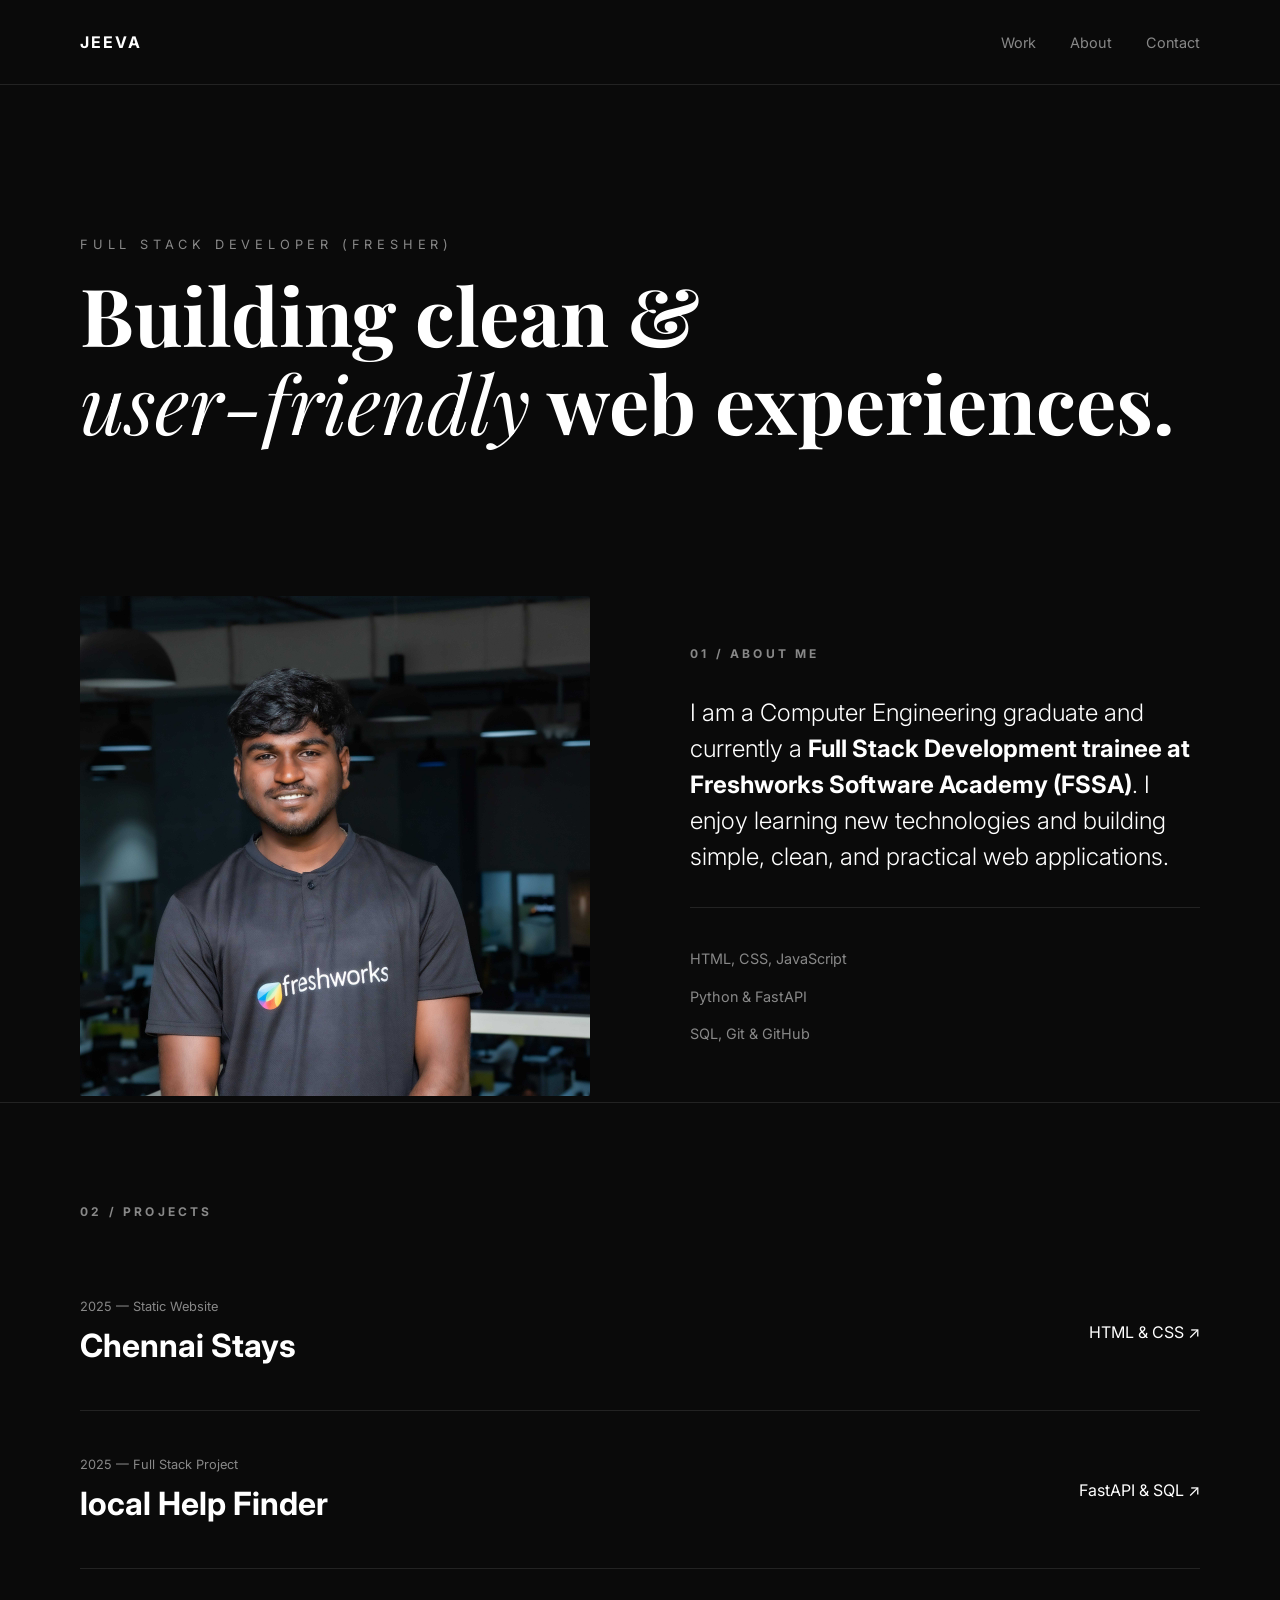
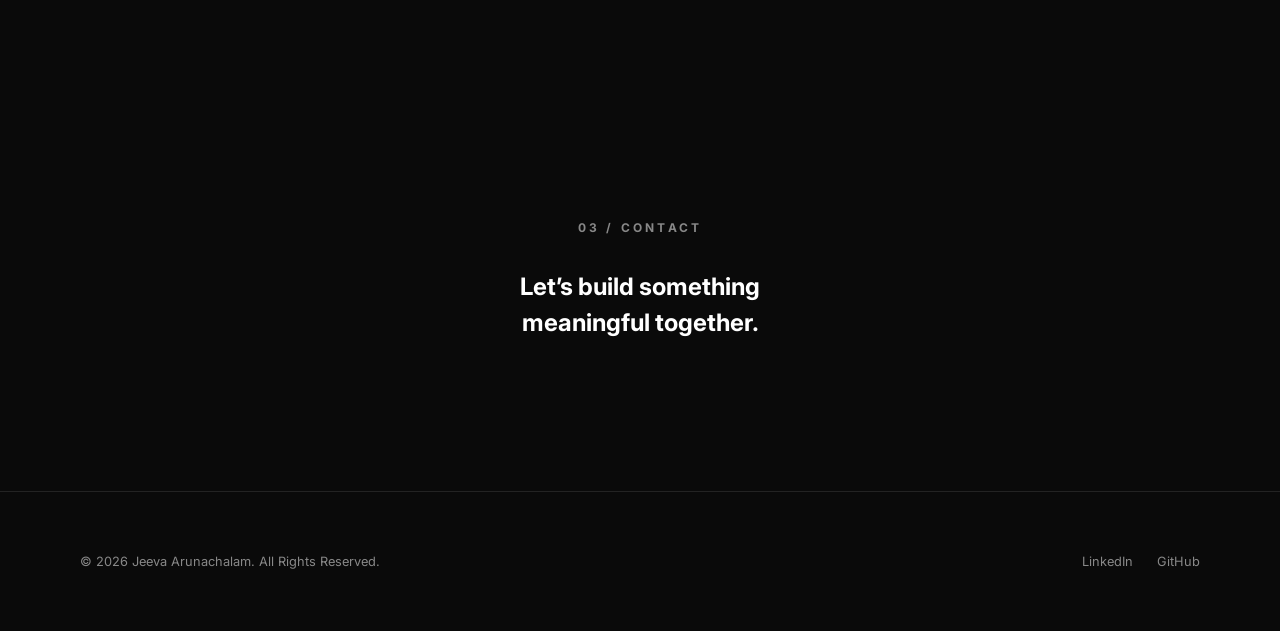
==== index.html @ c644d37b "changed index.html" ====
<!DOCTYPE html>
<html lang="en">
  <head>
    <meta charset="UTF-8" />
    <meta name="viewport" content="width=device-width, initial-scale=1.0" />
    <title>Jeeva Arunachalam | Portfolio</title>
    <link rel="stylesheet" href="/css/index.css" />
    <link
      href="https://fonts.googleapis.com/css2?family=Inter:wght@300;400;700&family=Playfair+Display:wght@700&display=swap"
      rel="stylesheet"
    />
  </head>
  <body>
    <!-- NAVBAR -->
    <nav>
      <div class="nav-container">
        <a href="#" class="brand">JEEVA</a>
        <div class="nav-links">
          <a href="#work">Work</a>
          <a href="#about">About</a>
          <a href="#contact">Contact</a>
        </div>
      </div>
    </nav>

    <!-- HERO -->
    <header class="hero">
      <div class="container">
        <span class="eyebrow">Full Stack Developer (Fresher)</span>
        <h1>
          Building clean & <br />
          <span class="italic">user-friendly</span> web experiences.
        </h1>
      </div>
    </header>

    <!-- ABOUT -->
    <section id="about" class="about-section">
      <div class="container grid-2">
        <div class="profile-frame">
          <img src="/Assets/profile.jpg" alt="Jeeva Arunachalam" />
        </div>
        <div class="about-content">
          <h2 class="section-label">01 / About Me</h2>

          <p class="large-text">
            I am a Computer Engineering graduate and currently a
            <b
              >Full Stack Development trainee at Freshworks Software Academy
              (FSSA)</b
            >. I enjoy learning new technologies and building simple, clean, and
            practical web applications.
          </p>

          <div class="skills-list">
            <div class="skill-item">HTML, CSS, JavaScript</div>
            <div class="skill-item">Python & FastAPI</div>
            <div class="skill-item">SQL, Git & GitHub</div>
          </div>
        </div>
      </div>
    </section>

    <!-- WORK / PROJECTS -->
    <section id="work" class="work-section">
      <div class="container">
        <h2 class="section-label">02 / Projects</h2>

        <div class="project-row">
          <div class="project-info">
            <span>2025 — Static Website</span>
            <h3>Chennai Stays</h3>
          </div>
          <div class="project-link">HTML & CSS ↗</div>
        </div>

        <div class="project-row">
          <div class="project-info">
            <span>2025 — Full Stack Project</span>
            <h3>local Help Finder</h3>
          </div>
          <div class="project-link">FastAPI & SQL ↗</div>
        </div>
      </div>
    </section>

    <!-- CONTACT -->
    <section id="contact" class="contact-section">
      <div class="container">
        <h2 class="section-label">03 / Contact</h2>
        <div class="contact-flex">
          <div class="contact-cta">
            <h2>
              Let’s build something <br />
              meaningful together.
            </h2>
            <!-- <a href="mailto:jeeva@email.com" class="email-link">
              jeevaarunachalam006@gmail.com
            </a> -->
          </div>
        </div>
      </div>
    </section>

    <!-- FOOTER -->
    <footer>
    <div class="container footer-grid">
        <div class="footer-copy">
            &copy; 2026 Jeeva Arunachalam. All Rights Reserved.
        </div>
        <div class="footer-socials">
            <a href="https://www.linkedin.com/in/jeeva-a-987418367" target="_blank">LinkedIn</a>
            
            <a href="https://https://github.com/Jeeva-006-A" target="_blank">GitHub</a>
        </div>
    </div>
</footer>
  </body>
</html>
---- css/index.css ----
:root {
    --bg: #0a0a0a;
    --text: #ffffff;
    --accent: #888888;
    --border: rgba(255, 255, 255, 0.1);
}

* {
    margin: 0;
    padding: 0;
    box-sizing: border-box;
}

body {
    background-color: var(--bg);
    color: var(--text);
    font-family: 'Inter', sans-serif;
    line-height: 1.5;
    -webkit-font-smoothing: antialiased;
}

.container {
    max-width: 1200px;
    margin: 0 auto;
    padding: 0 40px;
}

/* Typography */
h1 { font-family: 'Playfair Display', serif; font-size: clamp(2.5rem, 8vw, 5rem); line-height: 1.1; font-weight: 700; }
.italic { font-style: italic; font-weight: 300; }
.section-label { font-size: 0.75rem; text-transform: uppercase; letter-spacing: 0.2rem; color: var(--accent); margin-bottom: 2rem; }
.eyebrow { display: block; text-transform: uppercase; letter-spacing: 0.3rem; font-size: 0.8rem; margin-bottom: 1rem; color: var(--accent); }

/* Navigation */
nav {
    padding: 30px 0;
    border-bottom: 1px solid var(--border);
}

.nav-container {
    display: flex;
    justify-content: space-between;
    align-items: center;
    max-width: 1200px;
    margin: 0 auto;
    padding: 0 40px;
}

.brand { font-weight: 700; letter-spacing: 2px; text-decoration: none; color: white; }
.nav-links a { text-decoration: none; color: var(--accent); margin-left: 30px; font-size: 0.9rem; transition: 0.3s; }
.nav-links a:hover { color: white; }

/* Hero */
.hero {
    padding: 150px 0;
}

/* About Section */
.grid-2 {
    display: grid;
    grid-template-columns: 1fr 1fr;
    gap: 100px;
    align-items: center;
}

.profile-frame img {
    width: 100%;
    height: 500px;         
    object-fit: cover;     
    object-position: top; 
    border-radius: 2px;
}

.large-text {
    font-size: 1.5rem;
    font-weight: 300;
    margin-bottom: 2rem;
}

.skills-list {
    border-top: 1px solid var(--border);
    padding-top: 2rem;
}

.skill-item {
    font-size: 0.9rem;
    padding: 8px 0;
    color: var(--accent);
}

/* Work Section */
.work-section {
    padding: 100px 0;
    border-top: 1px solid var(--border);
}

.project-row {
    display: flex;
    justify-content: space-between;
    align-items: center;
    padding: 40px 0;
    border-bottom: 1px solid var(--border);
    transition: 0.4s;
    cursor: pointer;
}

.project-row:hover {
    padding-left: 20px;
    background-color: rgba(255, 255, 255, 0.03);
}

.project-info span { font-size: 0.8rem; color: var(--accent); }
.project-info h3 { font-size: 2rem; margin-top: 5px; }

/* Contact */
.contact-section { padding: 150px 0; text-align: center; }
.email-link {
    font-size: clamp(1.5rem, 5vw, 3.5rem);
    color: white;
    text-decoration: none;
    border-bottom: 2px solid white;
    display: inline-block;
    margin-top: 30px;
    transition: 0.3s;
}
.email-link:hover { color: var(--accent); border-color: var(--accent); }

/* Footer */
footer {
    padding: 60px 0;
    border-top: 1px solid var(--border);
}

.footer-grid {
    display: flex;
    justify-content: space-between;
    color: var(--accent);
    font-size: 0.8rem;
}

.footer-socials a { color: var(--accent); text-decoration: none; margin-left: 20px; }

/* Responsive */
@media (max-width: 768px) {
    .grid-2 { grid-template-columns: 1fr; gap: 50px; }
    h1 { font-size: 3rem; }
    .project-row { flex-direction: column; align-items: flex-start; gap: 20px; }
}
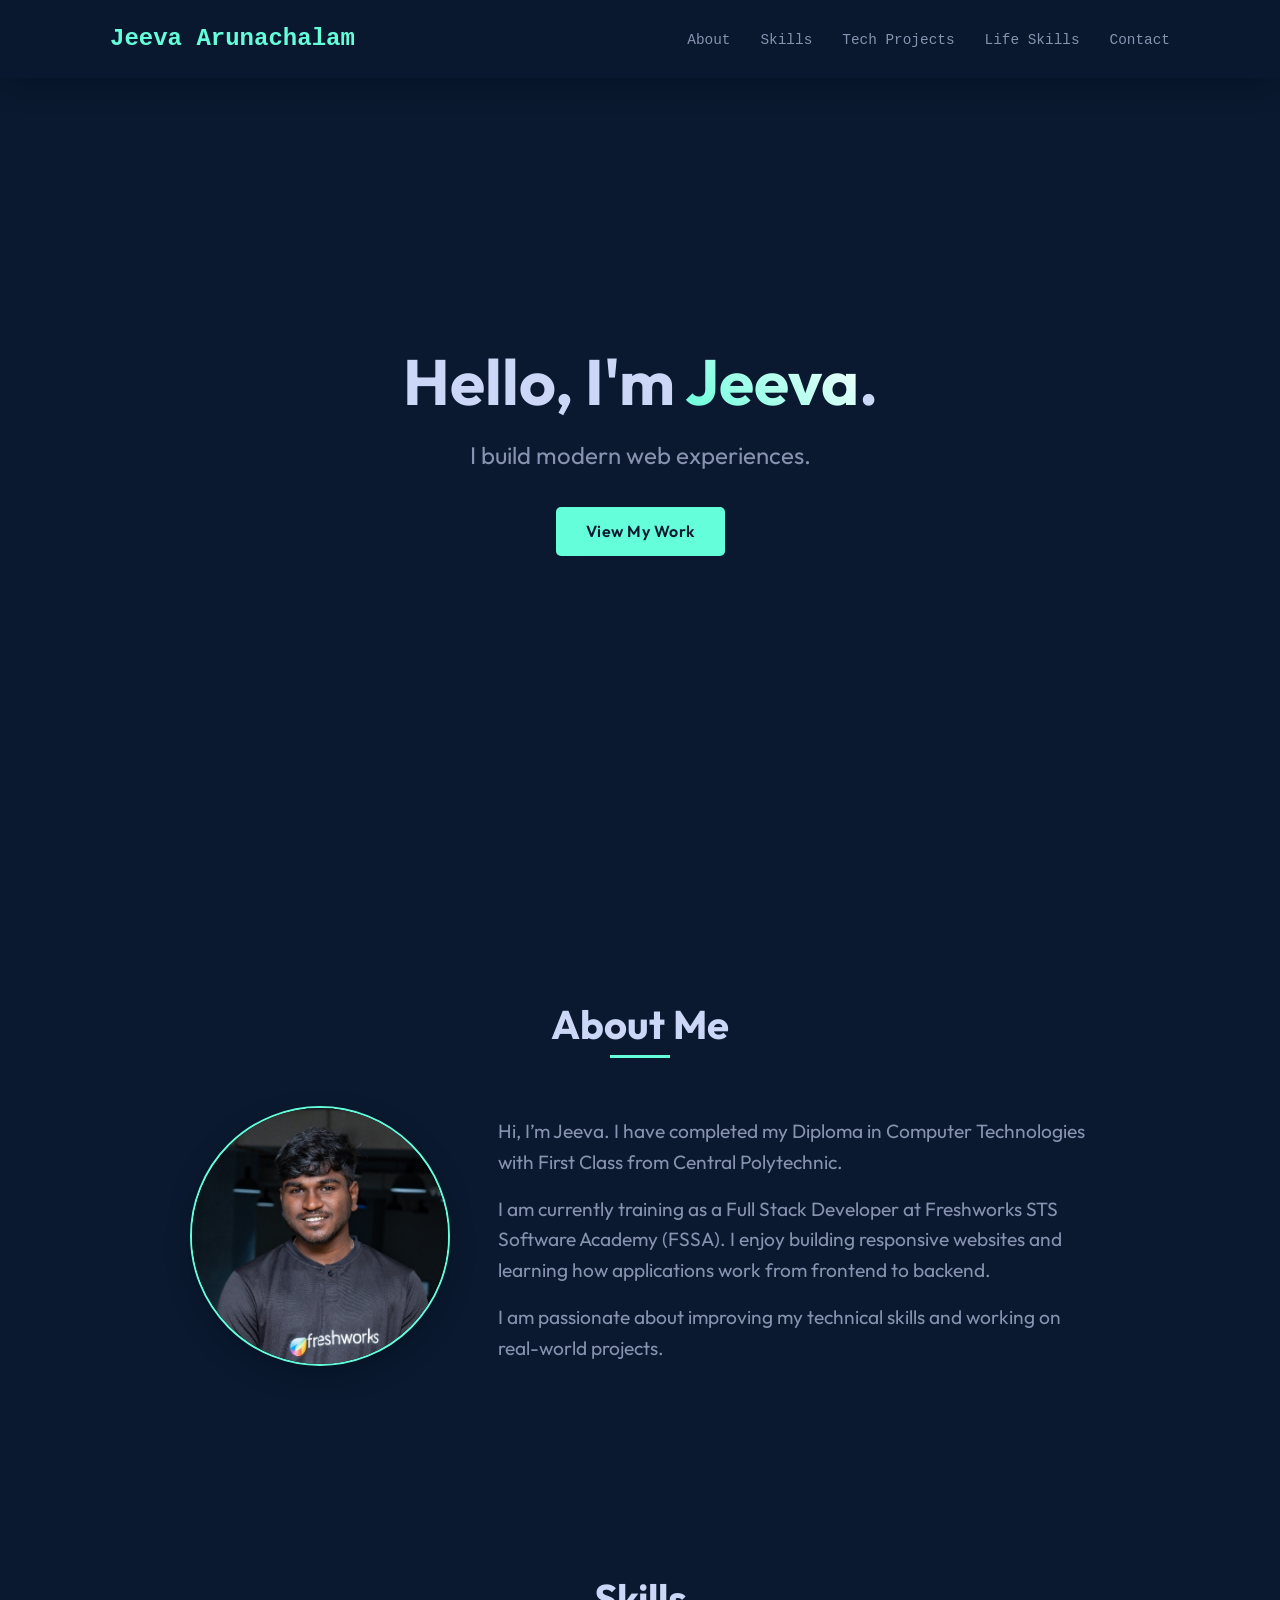
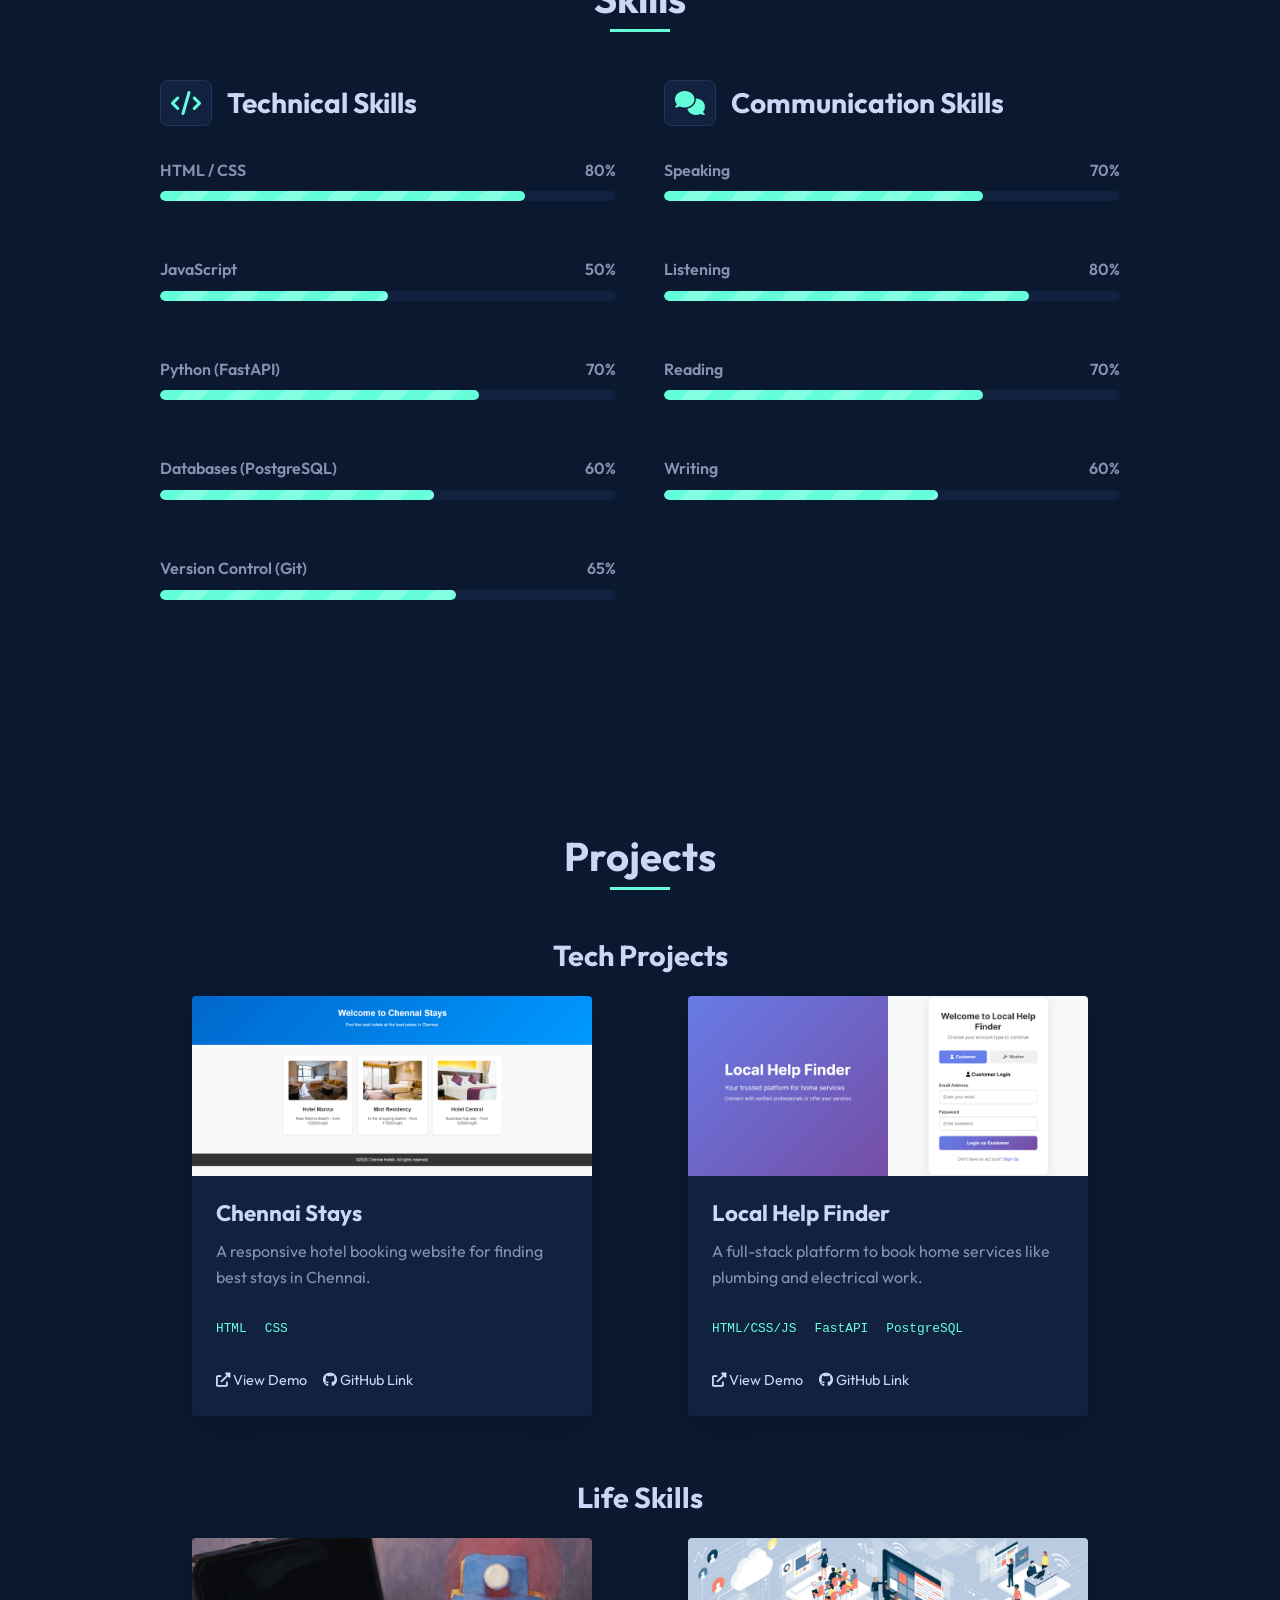
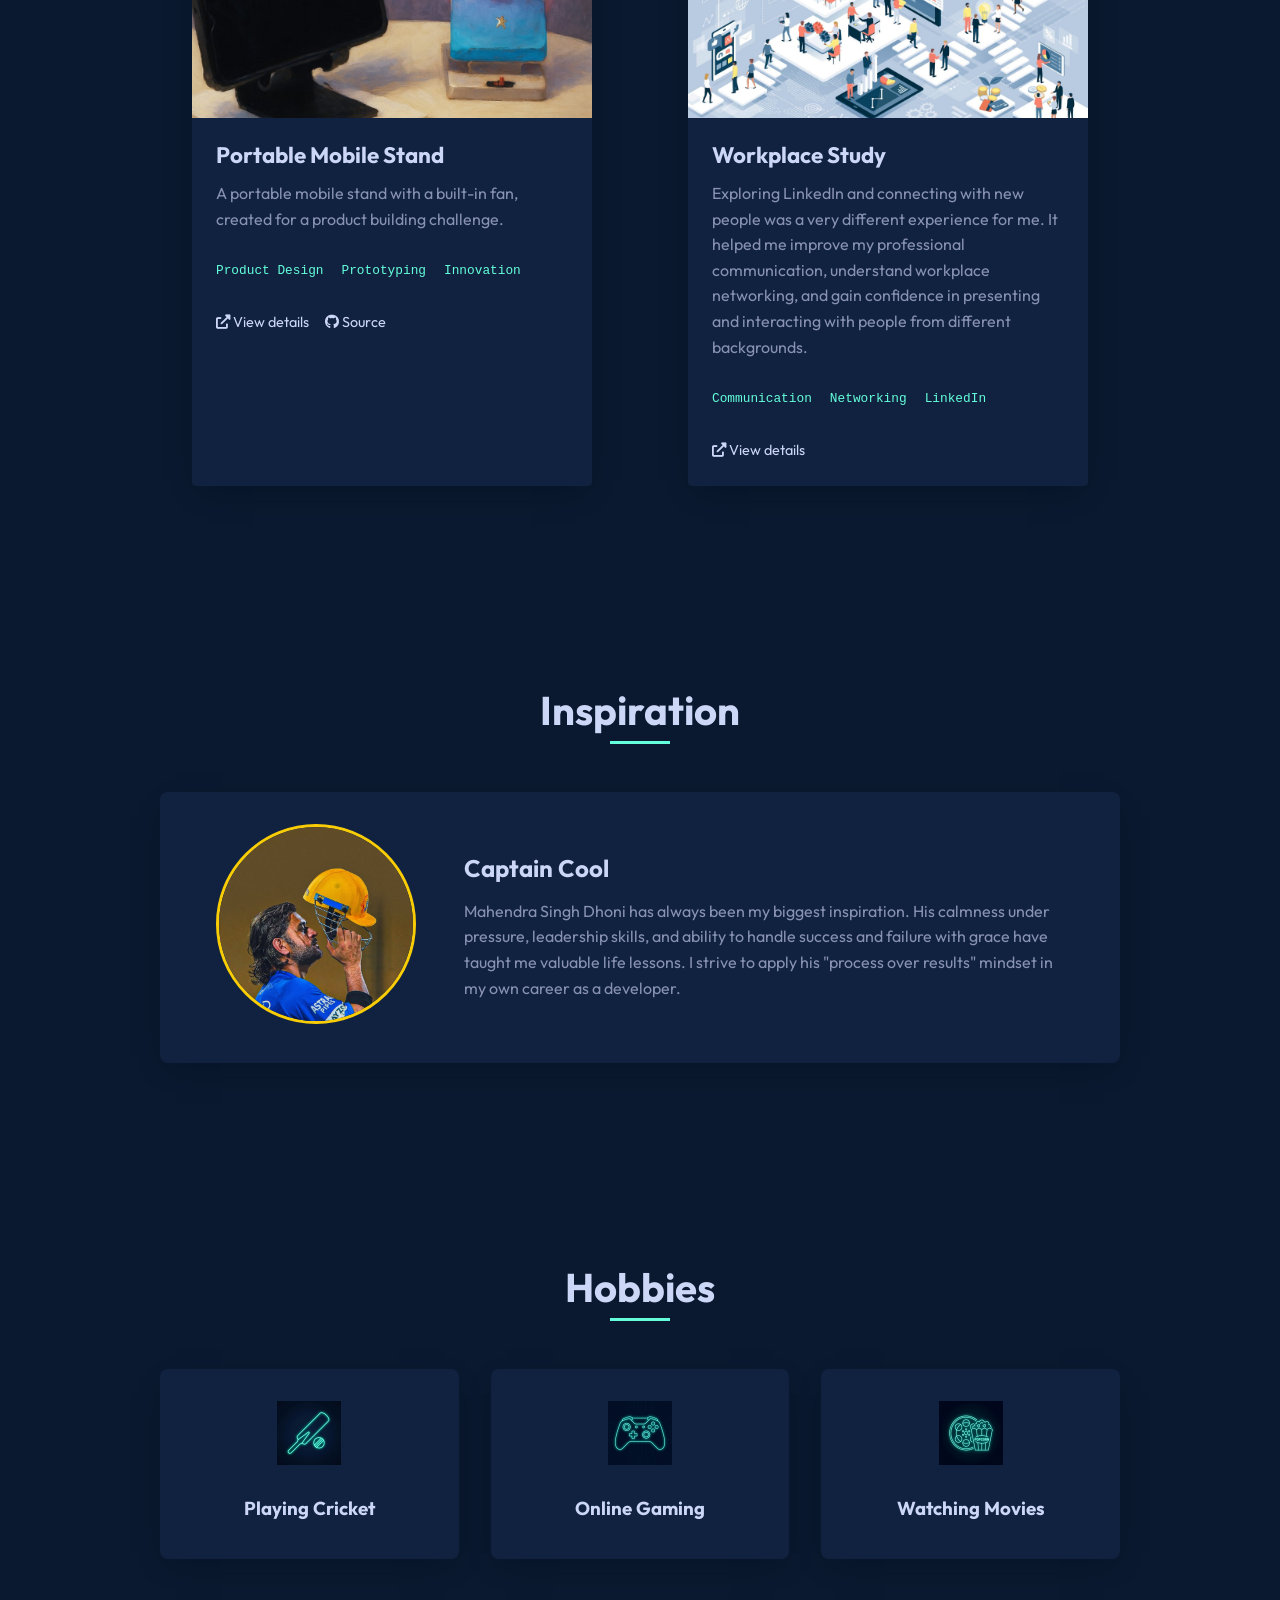
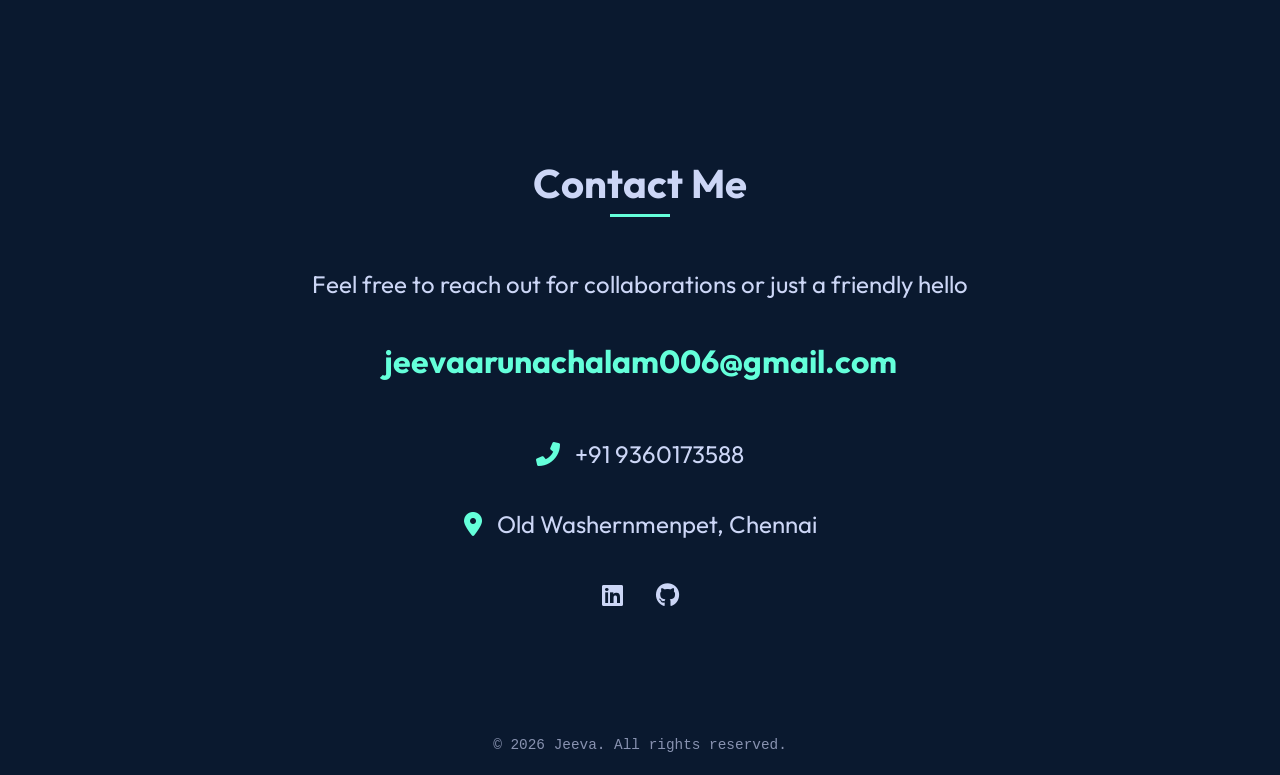
==== commit a1a779e4: "first commit" ====
--- a/index.html
+++ b/index.html
@@ -1,119 +1,347 @@
 <!DOCTYPE html>
 <html lang="en">
-  <head>
-    <meta charset="UTF-8" />
-    <meta name="viewport" content="width=device-width, initial-scale=1.0" />
-    <title>Jeeva Arunachalam | Portfolio</title>
-    <link rel="stylesheet" href="/css/index.css" />
-    <link
-      href="https://fonts.googleapis.com/css2?family=Inter:wght@300;400;700&family=Playfair+Display:wght@700&display=swap"
-      rel="stylesheet"
-    />
-  </head>
-  <body>
-    <!-- NAVBAR -->
-    <nav>
-      <div class="nav-container">
-        <a href="#" class="brand">JEEVA</a>
-        <div class="nav-links">
-          <a href="#work">Work</a>
-          <a href="#about">About</a>
-          <a href="#contact">Contact</a>
-        </div>
-      </div>
+
+<head>
+    <meta charset="UTF-8">
+    <meta name="viewport" content="width=device-width, initial-scale=1.0">
+    <title>Jeeva Portfolio</title>
+    <link rel="preconnect" href="https://fonts.googleapis.com">
+    <link rel="preconnect" href="https://fonts.gstatic.com" crossorigin>
+    <link href="https://fonts.googleapis.com/css2?family=Outfit:wght@300;400;600;700&display=swap" rel="stylesheet">
+    <link rel="stylesheet" href="style.css">
+    <link rel="stylesheet" href="https://cdnjs.cloudflare.com/ajax/libs/font-awesome/6.0.0/css/all.min.css"
+        integrity="sha512-9usAa10IRO0HhonpyAIVpjrylPvoDwiPUiKdWk5t3PyolY1cOd4DSE0Ga+ri4AuTroPR5aQvXU9xC6qOPnzFeg=="
+        crossorigin="anonymous" referrerpolicy="no-referrer" />
+</head>
+
+<body>
+    <!-- Navigation Bar -->
+    <nav class="navbar">
+        <div class="container nav-container">
+            <a href="#hero" class="logo">Jeeva Arunachalam</a>
+            <ul class="nav-links">
+                <li><a href="#about">About</a></li>
+                <li><a href="#skills">Skills</a></li>
+                <li><a href="#projects">Tech Projects</a></li>
+                <li><a href="#lifeskills">Life Skills</a></li>
+                <li><a href="#contact">Contact</a></li>
+            </ul>
+        </div>
     </nav>
 
-    <!-- HERO -->
-    <header class="hero">
-      <div class="container">
-        <span class="eyebrow">Full Stack Developer (Fresher)</span>
-        <h1>
-          Building clean & <br />
-          <span class="italic">user-friendly</span> web experiences.
-        </h1>
-      </div>
+    <!-- Hero Section -->
+    <header id="hero">
+        <div class="container">
+            <h1 class="fade-in">Hello, I'm <span class="highlight">Jeeva</span>.</h1>
+            <p class="subtitle fade-in delay-1">I build modern web experiences.</p>
+            <a href="#projects" class="btn fade-in delay-2">View My Work</a>
+        </div>
     </header>
 
-    <!-- ABOUT -->
-    <section id="about" class="about-section">
-      <div class="container grid-2">
-        <div class="profile-frame">
-          <img src="/Assets/profile.jpg" alt="Jeeva Arunachalam" />
-        </div>
-        <div class="about-content">
-          <h2 class="section-label">01 / About Me</h2>
-
-          <p class="large-text">
-            I am a Computer Engineering graduate and currently a
-            <b
-              >Full Stack Development trainee at Freshworks Software Academy
-              (FSSA)</b
-            >. I enjoy learning new technologies and building simple, clean, and
-            practical web applications.
-          </p>
-
-          <div class="skills-list">
-            <div class="skill-item">HTML, CSS, JavaScript</div>
-            <div class="skill-item">Python & FastAPI</div>
-            <div class="skill-item">SQL, Git & GitHub</div>
-          </div>
-        </div>
-      </div>
-    </section>
-
-    <!-- WORK / PROJECTS -->
-    <section id="work" class="work-section">
-      <div class="container">
-        <h2 class="section-label">02 / Projects</h2>
-
-        <div class="project-row">
-          <div class="project-info">
-            <span>2025 — Static Website</span>
-            <h3>Chennai Stays</h3>
-          </div>
-          <div class="project-link">HTML & CSS ↗</div>
-        </div>
-
-        <div class="project-row">
-          <div class="project-info">
-            <span>2025 — Full Stack Project</span>
-            <h3>local Help Finder</h3>
-          </div>
-          <div class="project-link">FastAPI & SQL ↗</div>
-        </div>
-      </div>
-    </section>
-
-    <!-- CONTACT -->
-    <section id="contact" class="contact-section">
-      <div class="container">
-        <h2 class="section-label">03 / Contact</h2>
-        <div class="contact-flex">
-          <div class="contact-cta">
-            <h2>
-              Let’s build something <br />
-              meaningful together.
-            </h2>
-            <!-- <a href="mailto:jeeva@email.com" class="email-link">
-              jeevaarunachalam006@gmail.com
-            </a> -->
-          </div>
-        </div>
-      </div>
-    </section>
-
-    <!-- FOOTER -->
+    <!-- About Me Section -->
+    <section id="about">
+        <div class="container">
+            <h2 class="section-title">About Me</h2>
+            <div class="about-content">
+                <div class="about-image">
+                    <img src="profile.jpg" alt="Jeeva">
+                </div>
+                <div class="about-text">
+                    <p style="margin-bottom: 1rem;">Hi, I’m Jeeva. I have completed my Diploma in Computer Technologies
+                        with First Class from Central Polytechnic.</p>
+                    <p style="margin-bottom: 1rem;">I am currently training as a Full Stack Developer at Freshworks STS
+                        Software Academy (FSSA). I enjoy building responsive websites and learning how applications work
+                        from frontend to backend.</p>
+                    <p>I am passionate about improving my technical skills and working on real-world projects.</p>
+                </div>
+            </div>
+        </div>
+    </section>
+
+    <!-- Skills Section -->
+    <section id="skills">
+        <div class="container">
+            <h2 class="section-title">Skills</h2>
+            <div class="skills-container-row">
+                <!-- Technical Skills Column -->
+                <div class="skills-column">
+                    <div class="tech-skills-header">
+                        <i class="fas fa-code"></i>
+                        <h3>Technical Skills</h3>
+                    </div>
+                    <div class="skills-list">
+                        <div class="skill-item">
+                            <div class="skill-info">
+                                <span>HTML / CSS</span>
+                                <span>80%</span>
+                            </div>
+                            <div class="progress-bar">
+                                <div class="progress" style="width: 80%;"></div>
+                            </div>
+                        </div>
+                        <div class="skill-item">
+                            <div class="skill-info">
+                                <span>JavaScript</span>
+                                <span>50%</span>
+                            </div>
+                            <div class="progress-bar">
+                                <div class="progress" style="width: 50%;"></div>
+                            </div>
+                        </div>
+                        <div class="skill-item">
+                            <div class="skill-info">
+                                <span>Python (FastAPI)</span>
+                                <span>70%</span>
+                            </div>
+                            <div class="progress-bar">
+                                <div class="progress" style="width: 70%;"></div>
+                            </div>
+                        </div>
+                        <div class="skill-item">
+                            <div class="skill-info">
+                                <span>Databases (PostgreSQL)</span>
+                                <span>60%</span>
+                            </div>
+                            <div class="progress-bar">
+                                <div class="progress" style="width: 60%;"></div>
+                            </div>
+                        </div>
+                        <div class="skill-item">
+                            <div class="skill-info">
+                                <span>Version Control (Git)</span>
+                                <span>65%</span>
+                            </div>
+                            <div class="progress-bar">
+                                <div class="progress" style="width: 65%;"></div>
+                            </div>
+                        </div>
+                    </div>
+                </div>
+
+                <!-- Communication Skills Column -->
+                <div class="skills-column">
+                    <div class="tech-skills-header">
+                        <i class="fas fa-comments"></i>
+                        <h3>Communication Skills</h3>
+                    </div>
+                    <div class="skills-list">
+                        <div class="skill-item">
+                            <div class="skill-info">
+                                <span>Speaking</span>
+                                <span>70%</span>
+                            </div>
+                            <div class="progress-bar">
+                                <div class="progress" style="width: 70%;"></div>
+                            </div>
+                        </div>
+                        <div class="skill-item">
+                            <div class="skill-info">
+                                <span>Listening</span>
+                                <span>80%</span>
+                            </div>
+                            <div class="progress-bar">
+                                <div class="progress" style="width: 80%;"></div>
+                            </div>
+                        </div>
+                        <div class="skill-item">
+                            <div class="skill-info">
+                                <span>Reading</span>
+                                <span>70%</span>
+                            </div>
+                            <div class="progress-bar">
+                                <div class="progress" style="width: 70%;"></div>
+                            </div>
+                        </div>
+                        <div class="skill-item">
+                            <div class="skill-info">
+                                <span>Writing</span>
+                                <span>60%</span>
+                            </div>
+                            <div class="progress-bar">
+                                <div class="progress" style="width: 60%;"></div>
+                            </div>
+                        </div>
+                    </div>
+                </div>
+            </div>
+        </div>
+    </section>
+
+    <!-- Projects Section (Split Layout) -->
+    <section id="projects">
+        <div class="container">
+            <h2 class="section-title">Projects</h2>
+            <div class="projects-split-layout">
+                <!-- Tech Projects -->
+                <div class="tech-projects-col">
+                    <h3 class="subsection-title">Tech Projects</h3>
+                    <div class="projects-grid tech-grid">
+                        <!-- Project Card 1 -->
+                        <div class="project-card">
+                            <div class="project-image">
+                                <img src="chennai-stays.png" alt="Chennai Stays Preview">
+                            </div>
+                            <div class="card-content">
+                                <h3>Chennai Stays</h3>
+                                <p>A responsive hotel booking website for finding best stays in Chennai.</p>
+                                <div class="tags">
+                                    <span>HTML</span>
+                                    <span>CSS</span>
+                                </div>
+                                <div class="project-links">
+                                    <a href="https://jeeva-006-a.github.io/CHENNAI-STAYS/"
+                                        class="project-btn external"><i class="fas fa-external-link-alt"></i> View
+                                        Demo</a>
+                                    <a href="https://github.com/Jeeva-006-A/CHENNAI-STAYS.git"
+                                        class="project-btn github"><i class="fab fa-github"></i> GitHub Link</a>
+                                </div>
+                            </div>
+                        </div>
+                        <!-- Project Card 3 -->
+                        <div class="project-card">
+                            <div class="project-image">
+                                <img src="local-help-finder.png" alt="Local Help Finder">
+                            </div>
+                            <div class="card-content">
+                                <h3>Local Help Finder</h3>
+                                <p>A full-stack platform to book home services like plumbing and electrical work.</p>
+                                <div class="tags">
+                                    <span>HTML/CSS/JS</span>
+                                    <span>FastAPI</span>
+                                    <span>PostgreSQL</span>
+                                </div>
+                                <div class="project-links">
+                                    <a href="#" class="project-btn external"><i class="fas fa-external-link-alt"></i>
+                                        View
+                                        Demo</a>
+                                    <a href="#" class="project-btn github"><i class="fab fa-github"></i> GitHub Link</a>
+                                </div>
+                            </div>
+                        </div>
+                    </div>
+                </div>
+
+                <!-- Life Skills -->
+                <div class="life-skills-col">
+                    <h3 class="subsection-title">Life Skills</h3>
+                    <div class="projects-grid life-grid">
+                        <!-- Project Card 2 -->
+                        <div class="project-card">
+                            <div class="project-image">
+                                <img src="mobile-stand.jpg" alt="Portable Mobile Stand">
+                            </div>
+                            <div class="card-content">
+                                <h3>Portable Mobile Stand</h3>
+                                <p>A portable mobile stand with a built-in fan, created for a product building
+                                    challenge.
+                                </p>
+                                <div class="tags">
+                                    <span>Product Design</span>
+                                    <span>Prototyping</span>
+                                    <span>Innovation</span>
+                                </div>
+                                <div class="project-links">
+                                    <a href="#" class="project-btn external"><i class="fas fa-external-link-alt"></i>
+                                        View
+                                        details</a>
+                                    <a href="#" class="project-btn github"><i class="fab fa-github"></i> Source</a>
+                                </div>
+                            </div>
+                        </div>
+                        <!-- Project Card 4: Workplace Study -->
+                        <div class="project-card">
+                            <div class="project-image">
+                                <img src="workplace_study_user.png" alt="Workplace Study">
+                            </div>
+                            <div class="card-content">
+                                <h3>Workplace Study</h3>
+                                <p>Exploring LinkedIn and connecting with new people was a very different experience for
+                                    me. It helped me improve my professional communication, understand workplace
+                                    networking, and gain confidence in presenting and interacting with people from
+                                    different backgrounds.</p>
+                                <div class="tags">
+                                    <span>Communication</span>
+                                    <span>Networking</span>
+                                    <span>LinkedIn</span>
+                                </div>
+                                <div class="project-links">
+                                    <a href="#" class="project-btn external"><i class="fas fa-external-link-alt"></i>
+                                        View details</a>
+                                </div>
+                            </div>
+                        </div>
+                    </div>
+                </div>
+            </div>
+        </div>
+    </section>
+
+
+
+    <!-- Inspiration Section -->
+    <section id="inspiration">
+        <div class="container">
+            <h2 class="section-title">Inspiration</h2>
+            <div class="inspiration-content">
+                <div class="inspiration-image">
+                    <img src="msd_new.png" alt="MS Dhoni">
+                </div>
+                <div class="inspiration-text">
+                    <h3>Captain Cool</h3>
+                    <p>Mahendra Singh Dhoni has always been my biggest inspiration. His calmness under pressure,
+                        leadership skills, and ability to handle success and failure with grace have taught me valuable
+                        life lessons. I strive to apply his "process over results" mindset in my own career as a
+                        developer.</p>
+                </div>
+            </div>
+        </div>
+    </section>
+
+    <!-- Hobbies Section -->
+    <section id="hobbies">
+        <div class="container">
+            <h2 class="section-title">Hobbies</h2>
+            <div class="hobbies-grid">
+                <div class="hobby-card">
+                    <img src="cricket.png" alt="Cricket">
+                    <h3>Playing Cricket</h3>
+                </div>
+                <div class="hobby-card">
+                    <img src="gaming.png" alt="Gaming">
+                    <h3>Online Gaming</h3>
+                </div>
+                <div class="hobby-card">
+                    <img src="movies.png" alt="Movies">
+                    <h3>Watching Movies</h3>
+                </div>
+            </div>
+        </div>
+    </section>
+
+    <!-- Contact Me Section -->
+    <section id="contact">
+        <div class="container">
+            <h2 class="section-title">Contact Me</h2>
+            <div class="contact-info">
+                <p>Feel free to reach out for collaborations or just a friendly hello</p>
+                <a href="mailto:jeevaarunachalam006@gmail.com" class="contact-link">jeevaarunachalam006@gmail.com</a>
+                <p class="contact-detail"><i class="fas fa-phone-alt"></i> +91 9360173588</p>
+                <p class="contact-detail"><i class="fas fa-map-marker-alt"></i> Old Washernmenpet, Chennai</p>
+                <div class="social-links">
+                    <a href="https://www.linkedin.com/in/jeeva-a-987418367/"><i class="fab fa-linkedin"></i></a>
+                    <a href="https://github.com/Jeeva-006-A"><i class="fab fa-github"></i></a>
+
+                </div>
+            </div>
+        </div>
+    </section>
+
     <footer>
-    <div class="container footer-grid">
-        <div class="footer-copy">
-            &copy; 2026 Jeeva Arunachalam. All Rights Reserved.
-        </div>
-        <div class="footer-socials">
-            <a href="https://www.linkedin.com/in/jeeva-a-987418367" target="_blank">LinkedIn</a>
-            
-            <a href="https://https://github.com/Jeeva-006-A" target="_blank">GitHub</a>
-        </div>
-    </div>
-</footer>
-  </body>
-</html>
+        <div class="container">
+            <p>&copy; 2026 Jeeva. All rights reserved.</p>
+        </div>
+    </footer>
+
+</body>
+
+</html>
--- a/style.css
+++ b/style.css
@@ -0,0 +1,679 @@
+:root {
+    --bg-color: #0a192f;
+    --card-bg: #112240;
+    --text-color: #8892b0;
+    --heading-color: #ccd6f6;
+    --accent-color: #64ffda;
+    --border-color: #233554;
+    --font-main: 'Outfit', sans-serif;
+    --transition-speed: 0.3s;
+    --glass-bg: rgba(17, 34, 64, 0.7);
+    --glass-border: rgba(255, 255, 255, 0.1);
+}
+
+* {
+    margin: 0;
+    padding: 0;
+    box-sizing: border-box;
+}
+
+body {
+    font-family: var(--font-main);
+    background-color: var(--bg-color);
+    color: var(--text-color);
+    line-height: 1.6;
+    overflow-x: hidden;
+    counter-reset: section;
+}
+
+h1,
+h2,
+h3,
+h4,
+h5,
+h6 {
+    color: var(--heading-color);
+    font-weight: 600;
+}
+
+a {
+    text-decoration: none;
+    color: var(--accent-color);
+    transition: var(--transition-speed);
+}
+
+
+
+ul {
+    list-style: none;
+}
+
+.container {
+    max-width: 1100px;
+    margin: 0 auto;
+    padding: 0 20px;
+}
+
+h1,
+h2,
+h3 {
+    font-weight: 700;
+    line-height: 1.2;
+}
+
+.section-title {
+    font-size: 2.5rem;
+    margin-bottom: 3rem;
+    text-align: center;
+    position: relative;
+    padding-bottom: 10px;
+    display: block;
+    /* Revert flex */
+    color: var(--heading-color);
+}
+
+.section-title::after {
+    content: '';
+    position: absolute;
+    bottom: 0;
+    left: 50%;
+    transform: translateX(-50%);
+    width: 60px;
+    height: 3px;
+    background-color: var(--accent-color);
+    margin-left: 0;
+    /* Clear previous margin */
+    opacity: 1;
+    /* Restore opacity */
+}
+
+section {
+    padding: 100px 0;
+    max-width: 1000px;
+    margin: 0 auto;
+}
+
+/* Animations */
+@keyframes fadeInUp {
+    from {
+        opacity: 0;
+        transform: translateY(20px);
+    }
+
+    to {
+        opacity: 1;
+        transform: translateY(0);
+    }
+}
+
+.fade-in {
+    opacity: 0;
+    animation: fadeInUp 0.8s ease-out forwards;
+}
+
+.delay-1 {
+    animation-delay: 0.2s;
+}
+
+.delay-2 {
+    animation-delay: 0.4s;
+}
+
+.delay-3 {
+    animation-delay: 0.6s;
+}
+
+/* Navbar */
+.navbar {
+    position: fixed;
+    top: 0;
+    left: 0;
+    width: 100%;
+    background-color: rgba(10, 25, 47, 0.95);
+    /* Deep Navy with slight transparency */
+    backdrop-filter: blur(10px);
+    z-index: 1000;
+    box-shadow: 0 10px 30px -10px rgba(2, 12, 27, 0.7);
+    padding: 20px 0;
+    transition: var(--transition-speed);
+}
+
+.nav-container {
+    display: flex;
+    justify-content: space-between;
+    align-items: center;
+}
+
+.logo {
+    font-size: 1.5rem;
+    font-weight: 700;
+    color: var(--accent-color);
+    font-family: 'SF Mono', 'Fira Code', monospace;
+}
+
+.nav-links {
+    display: flex;
+    gap: 30px;
+}
+
+.nav-links li {
+    list-style: none;
+}
+
+.nav-links a {
+    color: var(--text-color);
+    font-size: 0.9rem;
+    font-family: 'SF Mono', 'Fira Code', monospace;
+    transition: var(--transition-speed);
+}
+
+.nav-links a:hover {
+    color: var(--accent-color);
+}
+
+/* Hero Section */
+#hero {
+    height: 100vh;
+    display: flex;
+    align-items: center;
+    justify-content: center;
+    /* Center horizontally */
+    text-align: center;
+    /* Center text */
+    padding: 0;
+    background: var(--bg-color);
+    /* Keep new color */
+}
+
+#hero .container {
+    max-width: 1100px;
+    /* Restore original width */
+}
+
+#hero h1 {
+    font-size: 4rem;
+    margin-bottom: 1rem;
+    line-height: 1.2;
+    color: var(--heading-color);
+}
+
+.highlight {
+    background: -webkit-linear-gradient(45deg, var(--accent-color), #fff);
+    -webkit-background-clip: text;
+    background-clip: text;
+    -webkit-text-fill-color: transparent;
+    color: var(--accent-color);
+    /* Fallback */
+}
+
+#hero .subtitle {
+    font-size: 1.5rem;
+    color: var(--text-color);
+    margin-bottom: 2rem;
+    font-weight: 400;
+    /* Restore weight */
+    opacity: 1;
+}
+
+.btn {
+    display: inline-block;
+    padding: 12px 30px;
+    background-color: var(--accent-color);
+    /* Restore solid button */
+    color: #0a192f;
+    /* Dark text for contrast on teal button */
+    border-radius: 5px;
+    font-weight: 600;
+    letter-spacing: 0.5px;
+    border: none;
+    /* Remove border */
+    font-family: var(--font-main);
+    /* Remove mono font */
+    text-decoration: none;
+    cursor: pointer;
+    transition: var(--transition-speed);
+}
+
+.btn:hover {
+    background-color: #fff;
+    /* White on hover for high contrast */
+    transform: translateY(-2px);
+}
+
+/* About Section */
+#about {
+    background-color: var(--bg-color);
+}
+
+.about-content {
+    max-width: 900px;
+    margin: 0 auto;
+    display: flex;
+    align-items: center;
+    justify-content: center;
+    gap: 3rem;
+    text-align: left;
+    color: var(--text-color);
+    line-height: 1.6;
+}
+
+.about-image {
+    flex-shrink: 0;
+}
+
+.about-image img {
+    width: 260px;
+    /* Increased from 200px */
+    height: 260px;
+    /* Increased from 200px */
+    object-fit: cover;
+    border-radius: 50%;
+    /* Circle shape */
+    border: 2px solid var(--accent-color);
+    box-shadow: 0 10px 30px -10px rgba(2, 12, 27, 0.7);
+    transition: var(--transition-speed);
+}
+
+.about-image img:hover {
+    transform: scale(1.05);
+    border-color: var(--heading-color);
+}
+
+.about-text {
+    flex: 1;
+    font-size: 1.2rem;
+}
+
+/* Skills Section */
+.skills-container-row {
+    display: grid;
+    grid-template-columns: repeat(auto-fit, minmax(300px, 1fr));
+    gap: 3rem;
+    max-width: 1000px;
+    /* Wider to fit two columns */
+    margin: 0 auto;
+}
+
+.tech-skills-header {
+    display: flex;
+    align-items: center;
+    gap: 15px;
+    margin-bottom: 2rem;
+    font-size: 1.5rem;
+    color: var(--heading-color);
+}
+
+.tech-skills-header i {
+    color: var(--accent-color);
+    font-size: 1.5rem;
+    border: 1px solid var(--border-color);
+    padding: 10px;
+    border-radius: 8px;
+    background-color: var(--card-bg);
+}
+
+.skills-list {
+    display: flex;
+    flex-direction: column;
+    gap: 1.5rem;
+}
+
+.skill-item {
+    margin-bottom: 2rem;
+}
+
+.skill-info {
+    display: flex;
+    justify-content: space-between;
+    margin-bottom: 0.5rem;
+    font-weight: 600;
+}
+
+.progress-bar {
+    width: 100%;
+    height: 10px;
+    background-color: var(--card-bg);
+    /* Use card-bg for track */
+    border-radius: 5px;
+    overflow: hidden;
+}
+
+.progress {
+    height: 100%;
+    background-color: var(--accent-color);
+    border-radius: 5px;
+    position: relative;
+    overflow: hidden;
+}
+
+/* Shimmer effect for progress bar */
+.progress::after {
+    content: '';
+    position: absolute;
+    top: 0;
+    left: 0;
+    bottom: 0;
+    right: 0;
+    background-image: linear-gradient(-45deg,
+            rgba(255, 255, 255, .2) 25%,
+            transparent 25%,
+            transparent 50%,
+            rgba(255, 255, 255, .2) 50%,
+            rgba(255, 255, 255, .2) 75%,
+            transparent 75%,
+            transparent);
+    z-index: 1;
+    background-size: 50px 50px;
+    animation: move 2s linear infinite;
+    overflow: hidden;
+}
+
+@keyframes move {
+    0% {
+        background-position: 0 0;
+    }
+
+    100% {
+        background-position: 50px 50px;
+    }
+}
+
+
+/* Projects Section */
+#projects {
+    background-color: var(--bg-color);
+}
+
+.projects-grid {
+    display: grid;
+    grid-template-columns: repeat(auto-fill, minmax(300px, 1fr));
+    gap: 1.5rem;
+}
+
+.project-card {
+    background: var(--card-bg);
+    border-radius: 4px;
+    box-shadow: 0 10px 30px -15px rgba(2, 12, 27, 0.7);
+    transition: var(--transition-speed);
+    border: none;
+    height: 100%;
+    overflow: hidden;
+    /* Ensure image stays inside border-radius */
+    display: flex;
+    flex-direction: column;
+}
+
+.project-image {
+    width: 100%;
+    height: 180px;
+    overflow: hidden;
+}
+
+.project-image img {
+    width: 100%;
+    height: 100%;
+    object-fit: cover;
+    transition: var(--transition-speed);
+}
+
+.project-card:hover .project-image img {
+    transform: scale(1.05);
+}
+
+.card-content {
+    padding: 1.5rem;
+    flex-grow: 1;
+    display: flex;
+    flex-direction: column;
+}
+
+.project-card:hover {
+    transform: translateY(-7px);
+    box-shadow: 0 20px 30px -15px rgba(2, 12, 27, 0.7);
+}
+
+.project-card h3 {
+    margin-bottom: 0.75rem;
+    font-size: 1.4rem;
+    color: var(--heading-color);
+}
+
+.project-card p {
+    color: var(--text-color);
+    margin-bottom: 1.5rem;
+    font-size: 1rem;
+}
+
+.tags span {
+    display: inline-block;
+    padding: 0;
+    background-color: transparent;
+    color: var(--accent-color);
+    border-radius: 0;
+    font-family: 'SF Mono', 'Fira Code', monospace;
+    font-size: 0.8rem;
+    margin-right: 15px;
+    margin-bottom: 5px;
+}
+
+.project-links {
+    margin-top: 1.5rem;
+    display: flex;
+    gap: 1rem;
+}
+
+.project-btn {
+    font-size: 0.9rem;
+    color: var(--heading-color);
+    transition: var(--transition-speed);
+}
+
+.project-btn:hover {
+    color: var(--accent-color);
+}
+
+.project-card {
+    max-width: 400px;
+    margin: 0 auto;
+}
+
+
+
+/* Contact Section */
+.contact-info {
+    text-align: center;
+    color: var(--text-color);
+}
+
+.contact-info p {
+    font-size: 1.5rem;
+    margin-bottom: 2rem;
+    color: var(--heading-color);
+}
+
+.contact-link {
+    font-size: 2rem;
+    font-weight: 700;
+    color: var(--accent-color);
+    display: block;
+    margin-bottom: 3rem;
+}
+
+.contact-link:hover {
+    text-decoration: underline;
+}
+
+.contact-detail {
+    font-size: 1.2rem;
+    color: var(--text-color);
+    margin-top: 10px;
+}
+
+.contact-detail i {
+    color: var(--accent-color);
+    margin-right: 10px;
+}
+
+.social-links a {
+    font-size: 1.5rem;
+    margin: 0 15px;
+    color: var(--heading-color);
+    transition: var(--transition-speed);
+}
+
+.social-links a:hover {
+    color: var(--accent-color);
+    transform: translateY(-3px);
+    display: inline-block;
+}
+
+/* Footer */
+footer {
+    background-color: var(--bg-color);
+    color: var(--text-color);
+    text-align: center;
+    padding: 20px 0;
+    font-size: 0.9rem;
+    font-family: 'SF Mono', 'Fira Code', monospace;
+}
+
+/* Responsive */
+@media (max-width: 768px) {
+    #hero h1 {
+        font-size: 2.5rem;
+    }
+
+    .section-title {
+        font-size: 2rem;
+    }
+
+    .contact-link {
+        font-size: 1.5rem;
+    }
+
+    .section-title::after {
+        display: none;
+    }
+
+    #hero {
+        text-align: center;
+        /* Ensure mobile is centered too */
+    }
+
+    .about-content {
+        flex-direction: column;
+        text-align: center;
+    }
+
+    .about-image img {
+        margin-bottom: 2rem;
+        width: 150px;
+        height: 150px;
+    }
+}
+
+.subsection-title {
+    font-size: 1.8rem;
+    color: var(--heading-color);
+    margin-bottom: 1.5rem;
+    text-align: center;
+    /* Centering like the main title */
+}
+
+/* Projects Layout (Stacked) */
+.projects-split-layout {
+    display: flex;
+    flex-direction: column;
+    gap: 4rem;
+    /* Separation between Tech and Life Skills */
+}
+
+.tech-grid {
+    display: grid;
+    grid-template-columns: repeat(auto-fit, minmax(300px, 1fr));
+    gap: 2rem;
+}
+
+.life-grid {
+    display: grid;
+    grid-template-columns: repeat(auto-fit, minmax(300px, 1fr));
+    /* Allow side-by-side */
+    gap: 2rem;
+}
+
+/* Responsive adjustment */
+@media screen and (max-width: 900px) {
+    .projects-split-layout {
+        grid-template-columns: 1fr;
+        /* Stack vertically on smaller screens */
+    }
+}
+
+/* Inspiration Section */
+.inspiration-content {
+    display: flex;
+    align-items: center;
+    justify-content: center;
+    gap: 3rem;
+    background: var(--card-bg);
+    padding: 2rem;
+    border-radius: 8px;
+    box-shadow: 0 10px 30px -15px rgba(2, 12, 27, 0.7);
+}
+
+.inspiration-image img {
+    width: 200px;
+    height: 200px;
+    border-radius: 50%;
+    border: 3px solid #f9cd05;
+    /* CSK Yellowish */
+    object-fit: cover;
+}
+
+.inspiration-text {
+    max-width: 600px;
+}
+
+.inspiration-text h3 {
+    color: var(--heading-color);
+    margin-bottom: 1rem;
+    font-size: 1.5rem;
+}
+
+/* Hobbies Section */
+.hobbies-grid {
+    display: grid;
+    grid-template-columns: repeat(auto-fit, minmax(250px, 1fr));
+    gap: 2rem;
+    text-align: center;
+}
+
+.hobby-card {
+    background: var(--card-bg);
+    padding: 2rem;
+    border-radius: 8px;
+    transition: var(--transition-speed);
+    box-shadow: 0 10px 30px -15px rgba(2, 12, 27, 0.7);
+}
+
+.hobby-card:hover {
+    transform: translateY(-5px);
+}
+
+.hobby-card img {
+    width: 64px;
+    height: 64px;
+    margin-bottom: 1.5rem;
+}
+
+.hobby-card h3 {
+    color: var(--heading-color);
+    margin-bottom: 0.5rem;
+}
+
+@media screen and (max-width: 768px) {
+    .inspiration-content {
+        flex-direction: column;
+        text-align: center;
+    }
+}
